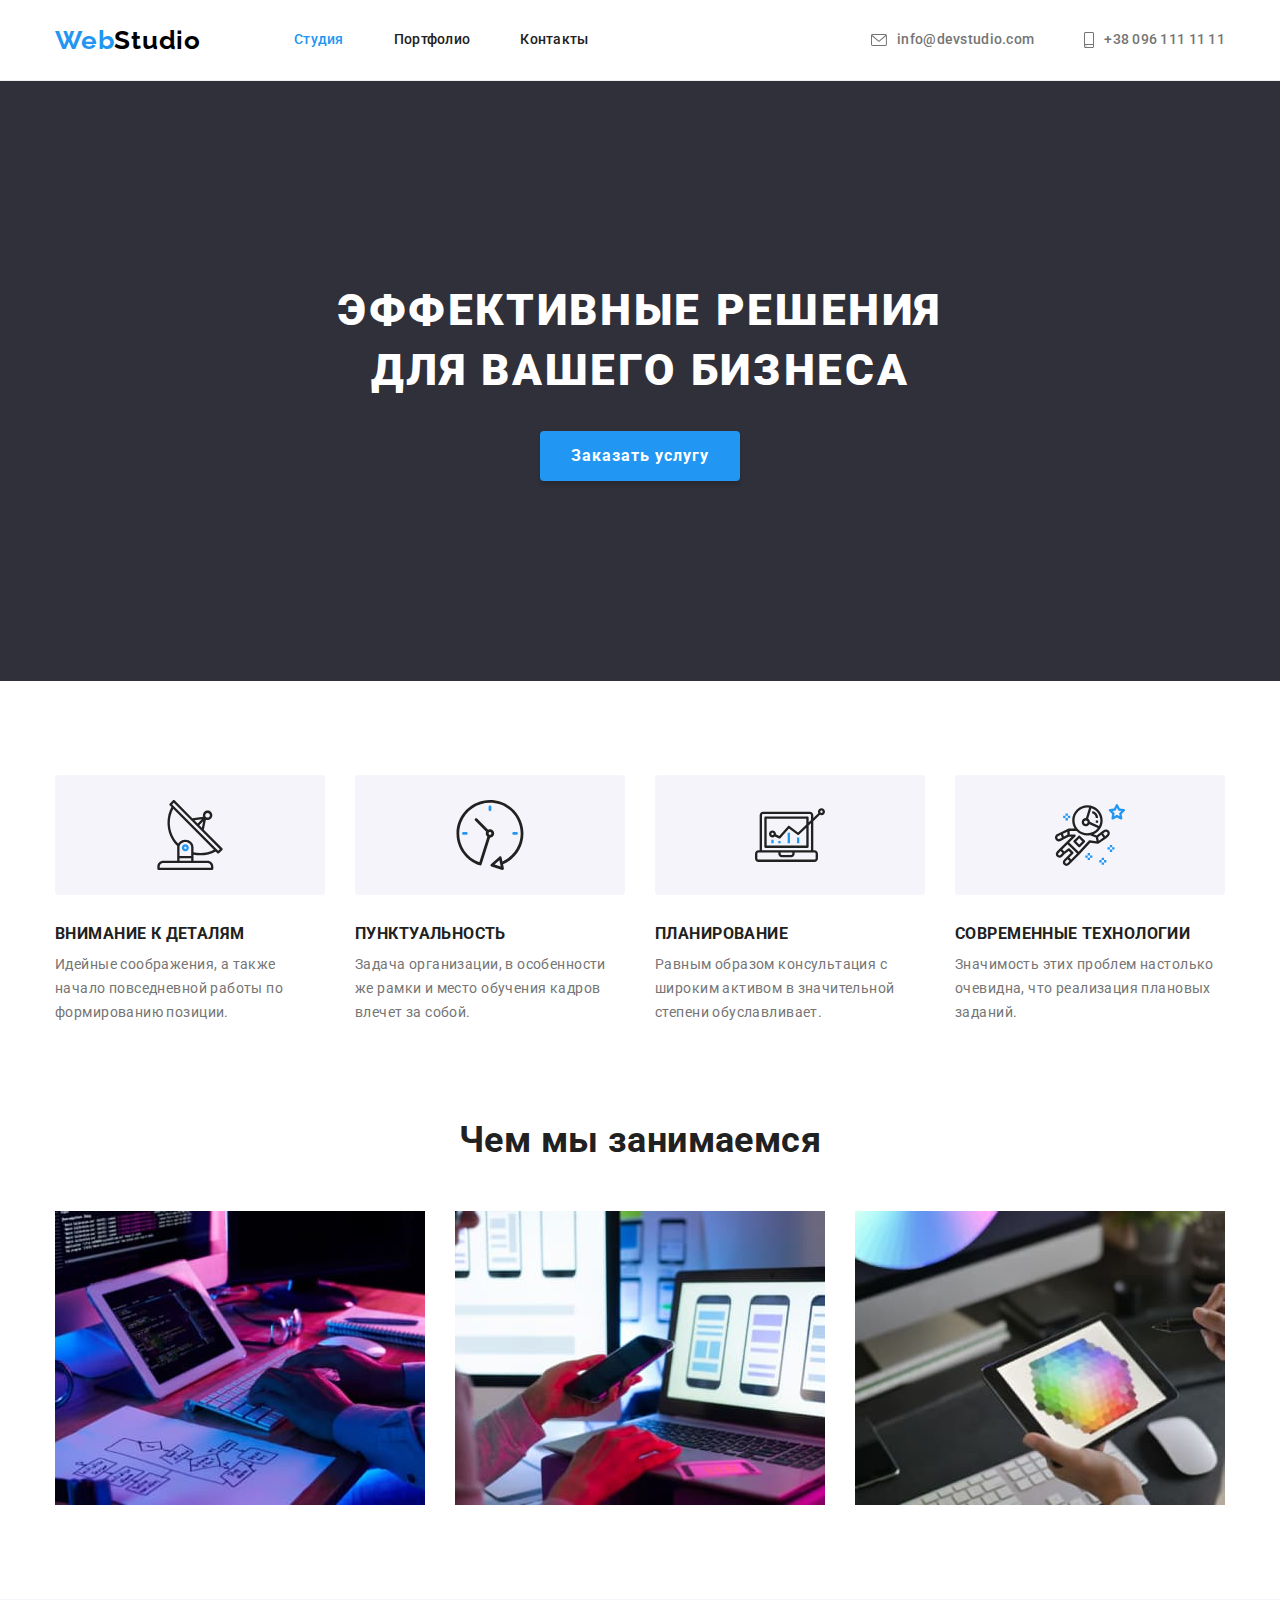
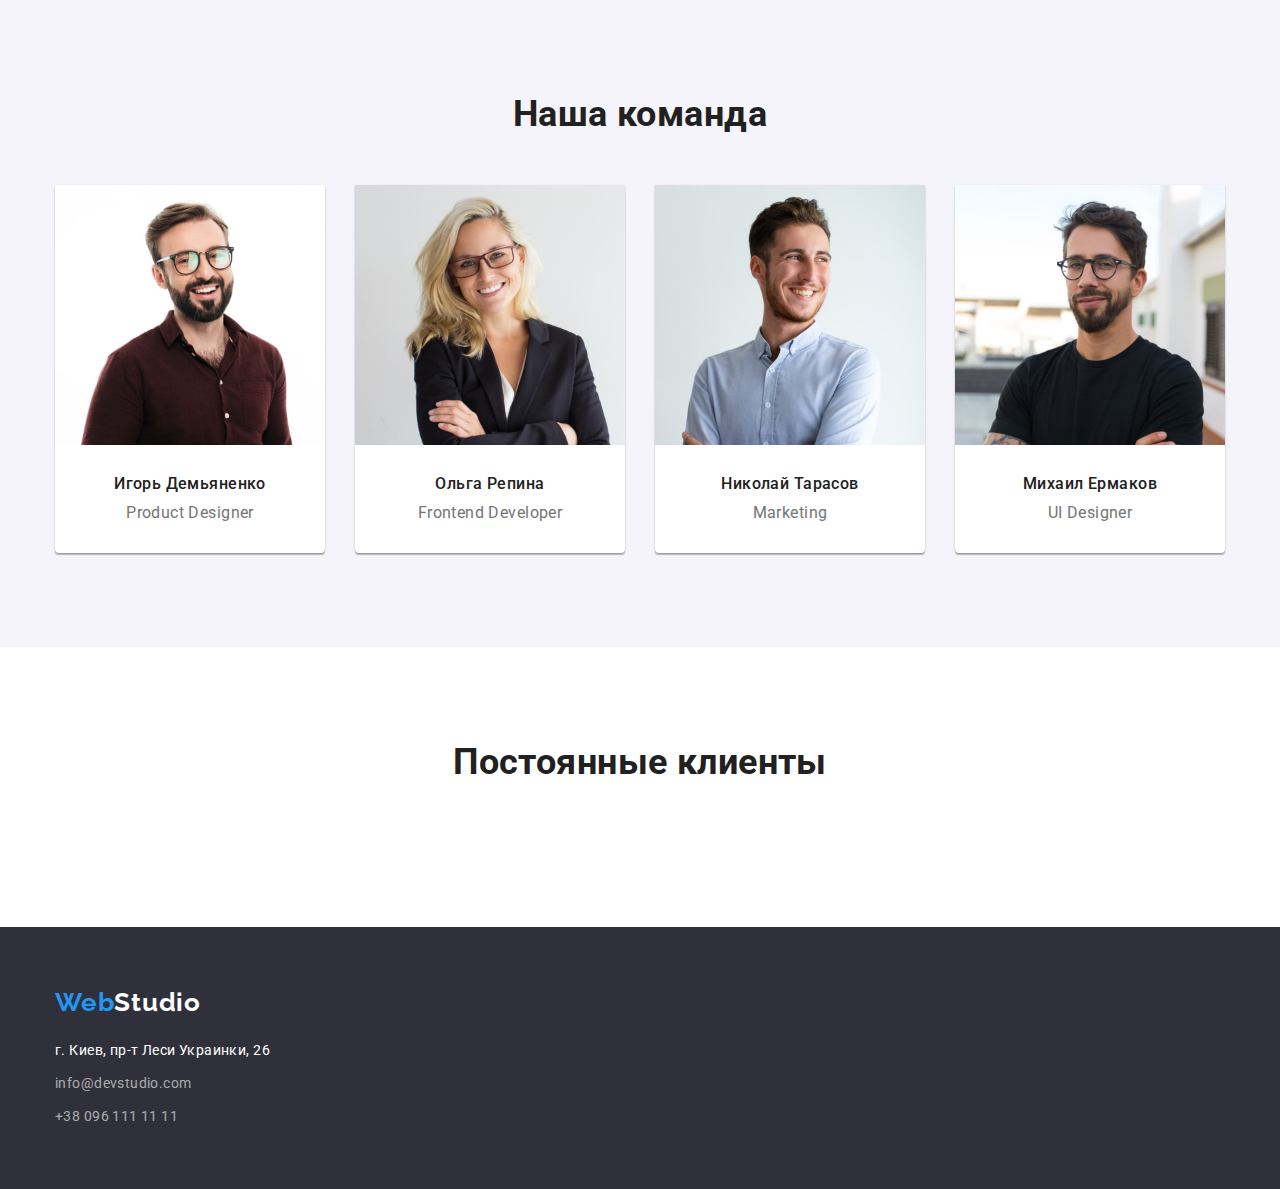
==== index.html @ ae76afd1 "e" ====
<!DOCTYPE html>
<html lang="ru">
  <head>
    <meta charset="UTF-8" />
    <meta http-equiv="X-UA-Compatible" content="IE=edge" />
    <meta name="viewport" content="width=device-width, initial-scale=1.0" />
    <title>Document</title>
    <link
      rel="stylesheet"
      href="https://cdnjs.cloudflare.com/ajax/libs/modern-normalize/1.1.0/modern-normalize.css"
    />
    <link rel="preconnect" href="https://fonts.googleapis.com" />
    <link rel="preconnect" href="https://fonts.gstatic.com" crossorigin />
    <link
      href="https://fonts.googleapis.com/css2?family=Raleway:wght@700&family=Roboto:wght@400;500;700;900&display=swap"
      rel="stylesheet"
    />
    <link rel="stylesheet" href="./css/styles.css" />
  </head>
  <body>
    <header class="header">
      <div class="container">
        <nav class="header-navigation">
          <a class="blue-logo link" href="">Web<span class="logo">Studio</span> </a>
          <ul class="nav">
            <li class="nav-item">
              <a class="nav-link link current" href="./index.html">Студия</a>
            </li>
            <li class="nav-item">
              <a class="nav-link link" href="./portfolio.html">Портфолио</a>
            </li>
            <li class="nav-item">
              <a class="nav-link link" href="">Контакты</a>
            </li>
          </ul>
        </nav>
        <ul class="contacts">
          <li class="contacts-item">
            <a class="contacts-link link" href="mailto:info@devstudio.com">
              <svg class="nav-contacts-icon" width="16" height="12">
                <use href="./images/sprite.svg#icon-envelope"></use>
              </svg>
              info@devstudio.com
            </a>
          </li>
          <li class="contacts-item">
            <a class="contacts-link link" href="tel:+380961111111">
              <svg class="nav-contacts-icon" width="10" height="16">
                <use href="./images/sprite.svg#icon-smartphone"></use>
              </svg>
              +38 096 111 11 11
            </a>
          </li>
        </ul>
      </div>
    </header>
    <main>
      <section class="hero">
        <div class="container">
          <h1 class="hero-title">
            Эффективные решения <br />
            для вашего бизнеса
          </h1>
          <button class="hero-btn" type="button">Заказать услугу</button>
        </div>
      </section>
      <section class="section">
        <div class="container">
          <h2 class="visually-hidden">Наши преимущества</h2>
          <ul class="features">
            <li class="features-item">
              <div class="features-icon">
                <svg width="70" height="70">
                  <use href="./images/sprite.svg#icon-antenna"></use>
                </svg>
              </div>
              <h3 class="features-title">Внимание к деталям</h3>
              <p class="features-text">
                Идейные соображения, а также начало повседневной работы по формированию позиции.
              </p>
            </li>
            <li class="features-item">
              <div class="features-icon">
                <svg width="70" height="70">
                  <use href="./images/sprite.svg#icon-clock"></use>
                </svg>
              </div>
              <h3 class="features-title">Пунктуальность</h3>
              <p class="features-text">
                Задача организации, в особенности же рамки и место обучения кадров влечет за собой.
              </p>
            </li>
            <li class="features-item">
              <div class="features-icon">
                <svg width="70" height="70">
                  <use href="./images/sprite.svg#icon-diagram"></use>
                </svg>
              </div>
              <h3 class="features-title">Планирование</h3>
              <p class="features-text">
                Равным образом консультация с широким активом в значительной степени обуславливает.
              </p>
            </li>
            <li class="features-item">
              <div class="features-icon">
                <svg width="70" height="70">
                  <use href="./images/sprite.svg#icon-astronaut"></use>
                </svg>
              </div>
              <h3 class="features-title">Современные технологии</h3>
              <p class="features-text">
                Значимость этих проблем настолько очевидна, что реализация плановых заданий.
              </p>
            </li>
          </ul>
        </div>
      </section>
      <section class="work-section section">
        <div class="container">
          <h2 class="second-title">Чем мы занимаемся</h2>
          <ul class="works">
            <li class="works-item">
              <img src="./images/image1.jpg" alt="Написание кода" width="370" height="294" />
            </li>
            <li class="works-item">
              <img src="./images/image2.jpg" alt="Разработка приложений" width="370" height="294" />
            </li>
            <li class="works-item">
              <img src="./images/image3.jpg" alt="Оформление" width="370" height="294" />
            </li>
          </ul>
        </div>
      </section>
      <section class="team-section section">
        <div class="container">
          <h2 class="second-title">Наша команда</h2>
          <ul class="team">
            <li class="team-item">
              <img src="./images/photo1.jpg" alt="Игорь Демьяненко" width="270" height="260" />
              <div class="description-block">
                <h3 class="team-title">Игорь Демьяненко</h3>
                <p class="team-text">Product Designer</p>
              </div>
            </li>
            <li class="team-item">
              <img src="./images/photo2.jpg" alt="Ольга Репина" width="270" height="260" />
              <div class="description-block">
                <h3 class="team-title">Ольга Репина</h3>
                <p class="team-text">Frontend Developer</p>
              </div>
            </li>
            <li class="team-item">
              <img src="./images/photo3.jpg" alt="Николай Тарасов" width="270" height="260" />
              <div class="description-block">
                <h3 class="team-title">Николай Тарасов</h3>
                <p class="team-text">Marketing</p>
              </div>
            </li>
            <li class="team-item">
              <img src="./images/photo4.jpg" alt="Михаил Ермаков" width="270" height="260" />
              <div class="description-block">
                <h3 class="team-title">Михаил Ермаков</h3>
                <p class="team-text">UI Designer</p>
              </div>
            </li>
          </ul>
        </div>
      </section>
      <section class="section">
        <div class="container">
          <h2 class="second-title">Постоянные клиенты</h2>
          <ul class="clients">
            <li class="clients-item"></li>
            <li class="clients-item"></li>
            <li class="clients-item"></li>
            <li class="clients-item"></li>
            <li class="clients-item"></li>
            <li class="clients-item"></li>
          </ul>
        </div>
      </section>
    </main>

    <footer class="footer">
      <div class="container">
        <a class="blue-logo link" href="">Web<span class="white-logo">Studio</span> </a>
        <address class="address">
          <ul class="list">
            <li class="address-item">
              <a
                class="address-map link"
                href="https://goo.gl/maps/dqnTAqHNVVHQZRsw9"
                target="_blank"
                rel="noopener noreferrer"
                >г. Киев, пр-т Леси Украинки, 26</a
              >
            </li>
            <li class="address-item">
              <a class="address-link link" href="mailto:info@devstudio.com">info@devstudio.com</a>
            </li>
            <li class="address-item">
              <a class="address-link link" href="tel:+380961111111">+38 096 111 11 11</a>
            </li>
          </ul>
        </address>
      </div>
    </footer>
  </body>
</html>
---- css/styles.css ----
:root {
  --white-text-color: #ffffff;
  --title-color: #212121;
  --blue-color: #2196f3;
  --main-text-color: #757575;
  --btn-bcgrnd-color: #f5f4fa;
  --card-set-gap: 30px;
}
body {
  font-family: 'Roboto', sans-serif;
  background-color: #ffffff;
  font-size: 14px;
  line-height: 1.71;
  letter-spacing: 0.03em;
  color: var(--main-text-color);
}
p,
h1,
h2,
h3,
h4,
h5,
h6 {
  margin-top: 0;
  margin-bottom: 0;
}
ul {
  margin-top: 0;
  margin-bottom: 0;
  padding-left: 0;
  list-style: none;
}
img{
  display: block;
  max-width: 100%;
  height: auto;
}
.link {
  text-decoration: none;
}
.container {
  width: 1200px;
  padding-left: 15px;
  padding-right: 15px;
  margin: 0 auto;
}
.section {
  padding: 94px 0;
}
.header {
  border-bottom: 1px solid #ececec;
}
.nav {
  display: flex;
}
.nav-item:not(:last-child) {
  margin-right: 50px;
}
.header-navigation {
  display: flex;
  align-items: center;
}

.header .container {
  display: flex;
  align-items: center;
}
.blue-logo {
  font-family: 'Raleway', sans-serif;
  font-weight: 700;
  font-size: 26px;
  line-height: 1.19;
  letter-spacing: 0.03em;
  color: var(--blue-color);
}
.header-navigation .blue-logo {
  margin-right: 93px;
}
.logo {
  color: #000000;
}
.nav-link {
  display: block;
  font-weight: 500;
  line-height: 1.14;
  letter-spacing: 0.02em;
  color: var(--title-color);
  padding-top: 32px;
  padding-bottom: 32px;
}
.nav-link:hover,
.nav-link:focus {
  color: var(--blue-color);
}
.current {
  color: var(--blue-color);
}
.contacts {
  display: flex;
  margin-left: auto;
  }
.contacts-link {
  display: flex;
  font-weight: 500;
  line-height: 1.14;
  letter-spacing: 0.02em;
  color: var(--main-text-color);
  padding-top: 32px;
  padding-bottom: 32px;
  align-items: center;
}
.contacts-item:not(:last-child) {
  margin-right: 50px;
}
.contacts-link.link:hover,
.contacts-link.link:focus {
  color: var(--blue-color);
}

.nav-contacts-icon{
  display: inline-block;
  fill: currentColor;
  margin-right: 10px;
}

/* Hero */

.hero {
  background-color: #2f303a;
  padding-top: 200px;
  padding-bottom: 200px;
}
.hero-title {
  font-weight: 900;
  font-size: 44px;
  line-height: 1.36;
  letter-spacing: 0.06em;
  text-transform: uppercase;
  color: var(--white-text-color);
  text-align: center;
  margin-bottom: 30px;
}
.hero-btn {
  display: block;
  width: 200px;
  height: 50px;
  font-weight: 700;
  font-size: 16px;
  line-height: 1.88;
  letter-spacing: 0.06em;
  color: var(--white-text-color);
  background-color: var(--blue-color);
  cursor: pointer;
  margin-left: auto;
  margin-right: auto;
  border-style: none;
  border-radius: 4px;
  box-shadow: 0px 4px 4px rgba(0, 0, 0, 0.15);
}
.hero-btn:hover,
.hero-btn:focus {
  color: var(--white-text-color);
  background-color: #188ce8;
}
/* Features */
.visually-hidden {
  position: absolute;
  clip: rect(0 0 0 0);
  width: 1px;
  height: 1px;
  margin: -1px;
  …
}
.features {
  display: flex;
}
.features-item {
  width: 270px;
}
.features-item:not(:last-child) {
  margin-right: 30px;
}
.features-icon{
  display: flex;
  align-items: center;
  justify-content: center;
  margin-bottom: 30px;
  width: 270px;
  height: 120px;
  background-color: var(--btn-bcgrnd-color);
  border-radius: 4px;
}
.features-title {
  margin-bottom: 10px;
}
.features-title {
  font-weight: 700;
  line-height: 1.14;
  text-transform: uppercase;
  color: var(--title-color);
}

/* Works */

.work-section{
  padding-top: 0;
}
.second-title {
  font-weight: 700;
  font-size: 36px;
  line-height: 1.17;
  color: var(--title-color);
  text-align: center;
  margin-bottom: 50px;
}
.works {
  display: flex;
  
}
.works-item:not(:last-child) {
  margin-right: 30px;
}

/* Team */

.team-section {
  background-color: #f5f4fa;
 }
.team-title {
  font-weight: 500;
  font-size: 16px;
  line-height: 1.18;
  color: var(--title-color);
  margin-bottom: 10px;
  text-align: center;
}
.team {
  display: flex;
}
.team-item {
  background: #ffffff;
  box-shadow: 0px 1px 3px rgba(0, 0, 0, 0.12), 0px 1px 1px rgba(0, 0, 0, 0.14),
    0px 2px 1px rgba(0, 0, 0, 0.2);
  border-radius: 0px 0px 4px 4px;
}
.team-item:not(:last-child) {
  margin-right: 30px;
}
.team-text {
  font-size: 16px;
  line-height: 1.18;
  text-align: center;
  
}
.description-block{
  padding: 30px 0;
}

/* Footer */

.footer {
  background-color: #2f303a;
  padding-top: 60px;
  padding-bottom: 60px;
}
.address {
  font-style: normal;
  margin-top: 20px;
  }
.white-logo {
  color: var(--white-text-color);
}
.address-item .link:hover,
.address-item .link:focus {
  color: var(--blue-color);
}
.address-link {
  color: rgba(255, 255, 255, 0.6);
}
.address-map {
  color: var(--white-text-color);
}
.address-item:not(:last-child) {
  margin-bottom: 9px;
}

/* Portfolio */

.filter {
  display: flex;
  justify-content: center;
  margin-bottom: 50px;
}
.filter-btn {
  font-weight: 500;
  font-size: 16px;
  height: 38px;
  line-height: 1.62;
  letter-spacing: 0.03em;
  color: var(--title-color);
  background-color: var(--btn-bcgrnd-color);
  border-radius: 4px;
  border-style: none;
  cursor: pointer;
  padding: 6px 22px;
}

.filter-item:not(:last-child) {
  margin-right: 8px;
}
.filter-btn:hover,
.filter-btn:focus {
  color: var(--white-text-color);
  background-color: var(--blue-color);
}
.gallery {
  display: flex;
  flex-wrap: wrap;
  margin-right: calc(-1 * var(--card-set-gap));
  margin-bottom: calc(-1 * var(--card-set-gap));
}
.gallery > .gallery-item {
  flex-basis: calc(100% / 3 - var(--card-set-gap)) ;
  margin-right: var(--card-set-gap);
  margin-bottom: var(--card-set-gap);
}
.gallery-item:nth-child(3n) {
  margin-right: 0;
}
.gallery-title {
  font-size: 18px;
  line-height: 2;
  letter-spacing: 0.06em;
  color: var(--title-color);
}
.gallery-text {
  font-size: 16px;
  line-height: 1.87;
  color: var(--main-text-color);
}
.text-block {
  padding: 20px 24px;
  border: 1px solid #eeeeee;
}
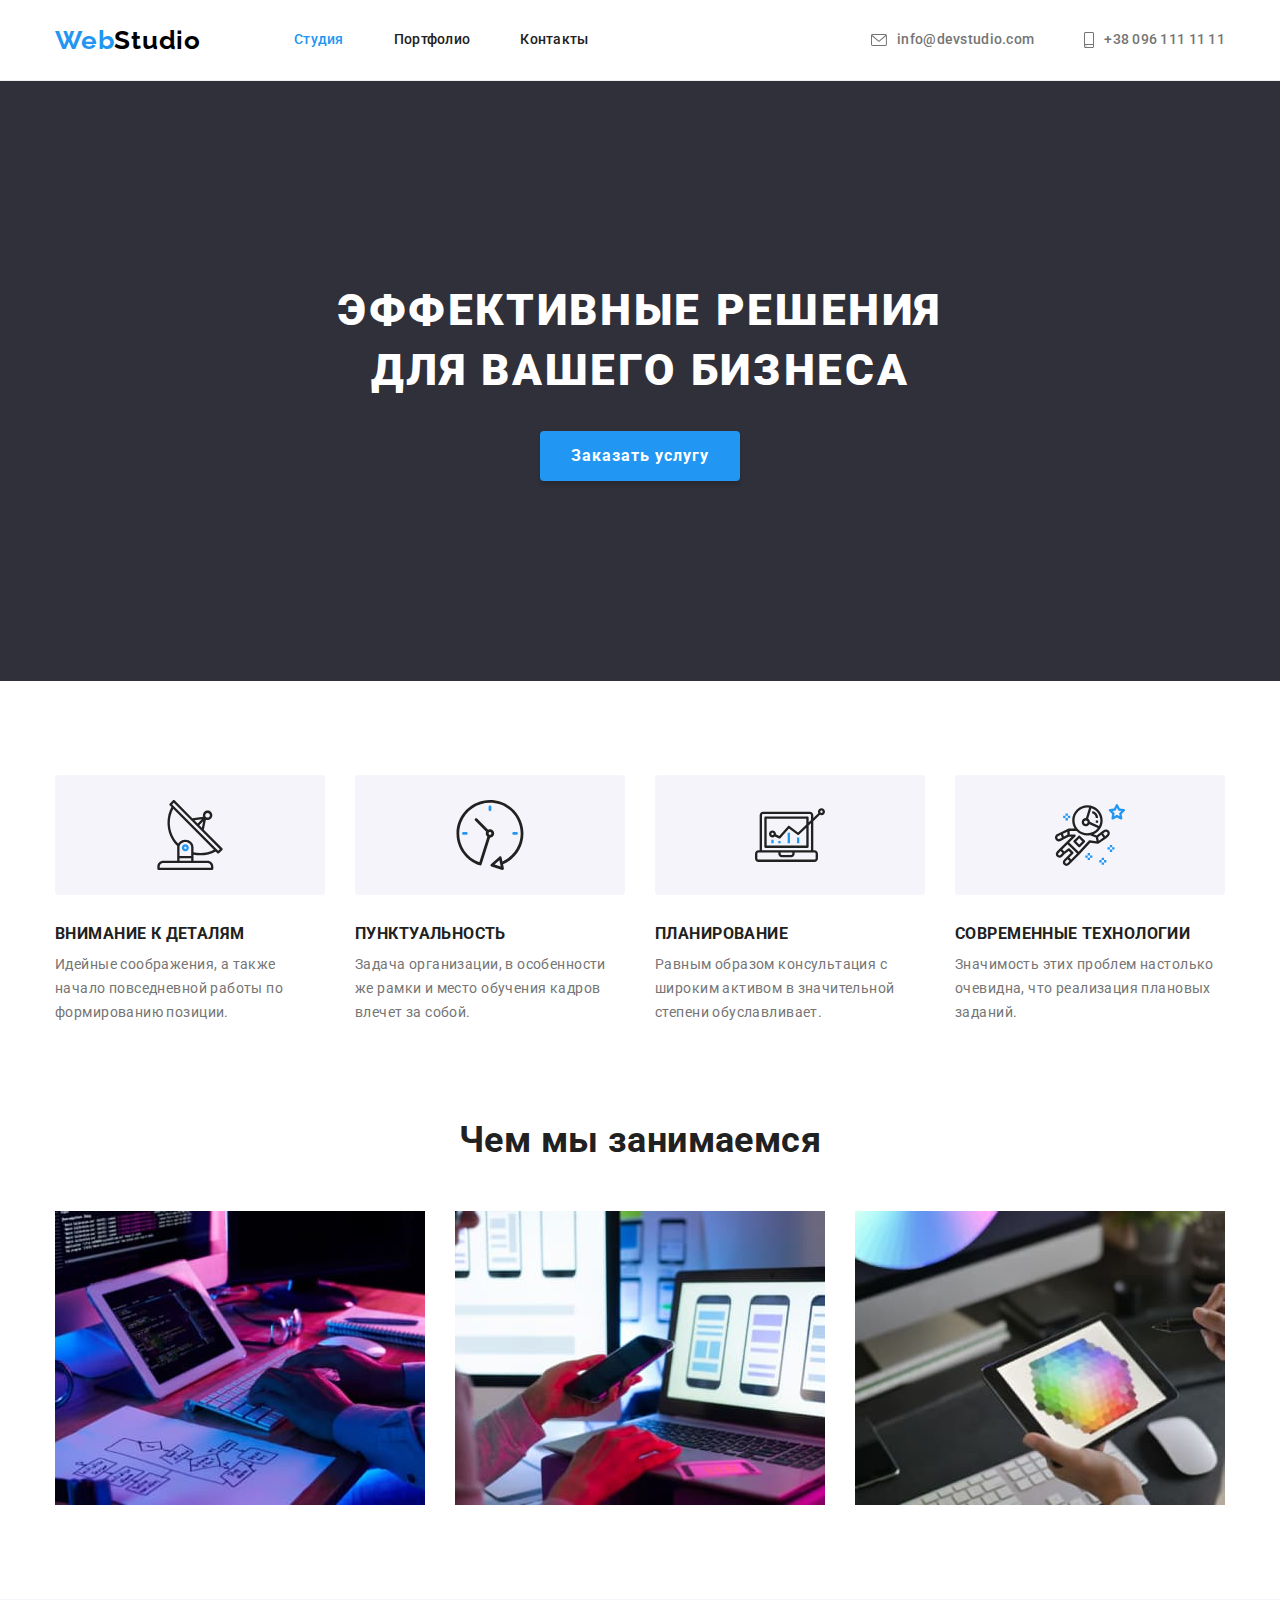
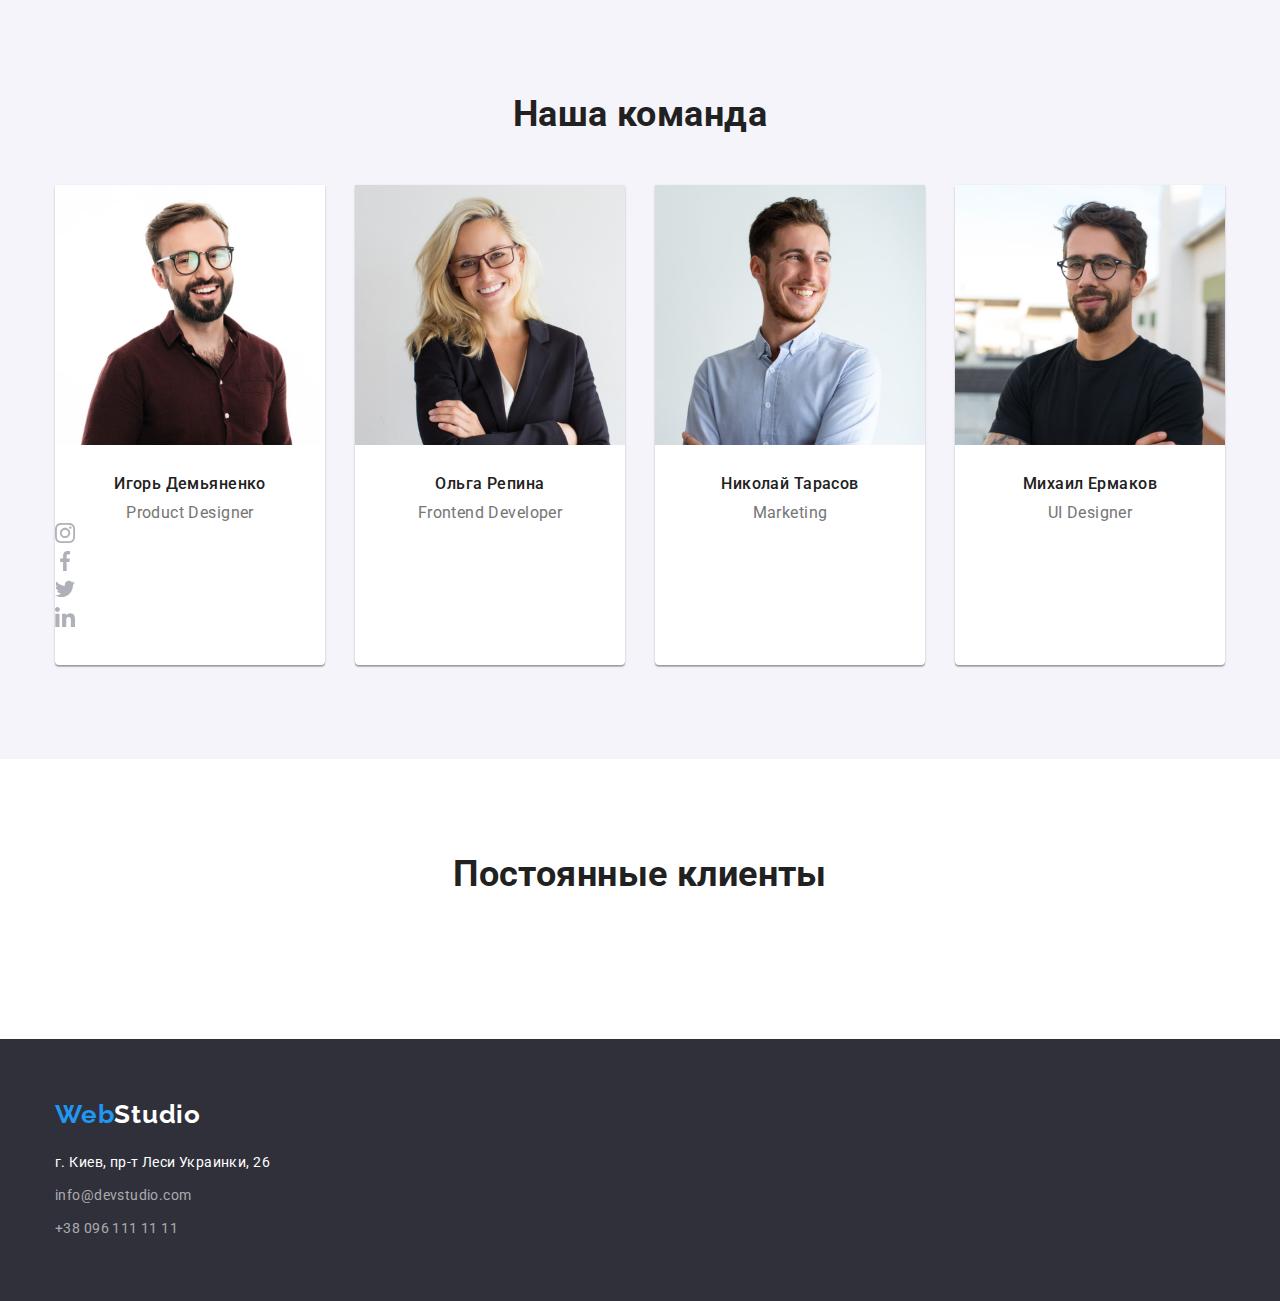
==== commit dd882972: "1" ====
--- a/index.html
+++ b/index.html
@@ -140,6 +140,32 @@
               <div class="description-block">
                 <h3 class="team-title">Игорь Демьяненко</h3>
                 <p class="team-text">Product Designer</p>
+                <ul class="socials">
+                  <li class="socials-item">
+                    <a class="socials-link" href="">
+                      <svg class="socials-icon" width="20" height="20">
+                        <use href="./images/sprite.svg#icon-instagram"></use></svg
+                    ></a>
+                  </li>
+                  <li class="socials-item">
+                    <a class="socials-link" href="">
+                      <svg class="socials-icon" width="20" height="20">
+                        <use href="./images/sprite.svg#icon-facebook"></use></svg
+                    ></a>
+                  </li>
+                  <li class="socials-item">
+                    <a class="socials-link" href="">
+                      <svg class="socials-icon" width="20" height="20">
+                        <use href="./images/sprite.svg#icon-twitter"></use></svg
+                    ></a>
+                  </li>
+                  <li class="socials-item">
+                    <a class="socials-link" href="">
+                      <svg class="socials-icon" width="20" height="20">
+                        <use href="./images/sprite.svg#icon-linkedin"></use></svg
+                    ></a>
+                  </li>
+                </ul>
               </div>
             </li>
             <li class="team-item">
--- a/css/styles.css
+++ b/css/styles.css
@@ -250,12 +250,48 @@
   font-size: 16px;
   line-height: 1.18;
   text-align: center;
-  
-}
+  }
+
 .description-block{
   padding: 30px 0;
 }
 
+/* .socials {
+  display: flex;
+  justify-content: center;
+}
+
+.socials-item:not(:last-child) {
+  margin-right: 10px;
+}
+
+.socials-item {
+  display: flex;
+}
+
+.socials-link {
+  display: block;
+  padding: 12px;
+  width: 44px;
+  height: 44px;
+  border-radius: 50%;
+  color: #afb1b8;
+}
+
+.socials-link:hover,
+.socials-link:focus {
+  background-color: var(--blue-color);
+}
+.socials-icon {
+  fill: currentColor;
+}
+
+.socials-link:hover > .socials-icon {
+  fill: var(--white-text-color);
+}
+.social-link:focus > .socials-icon {
+  fill: var(--white-text-color);
+} */
 /* Footer */
 
 .footer {
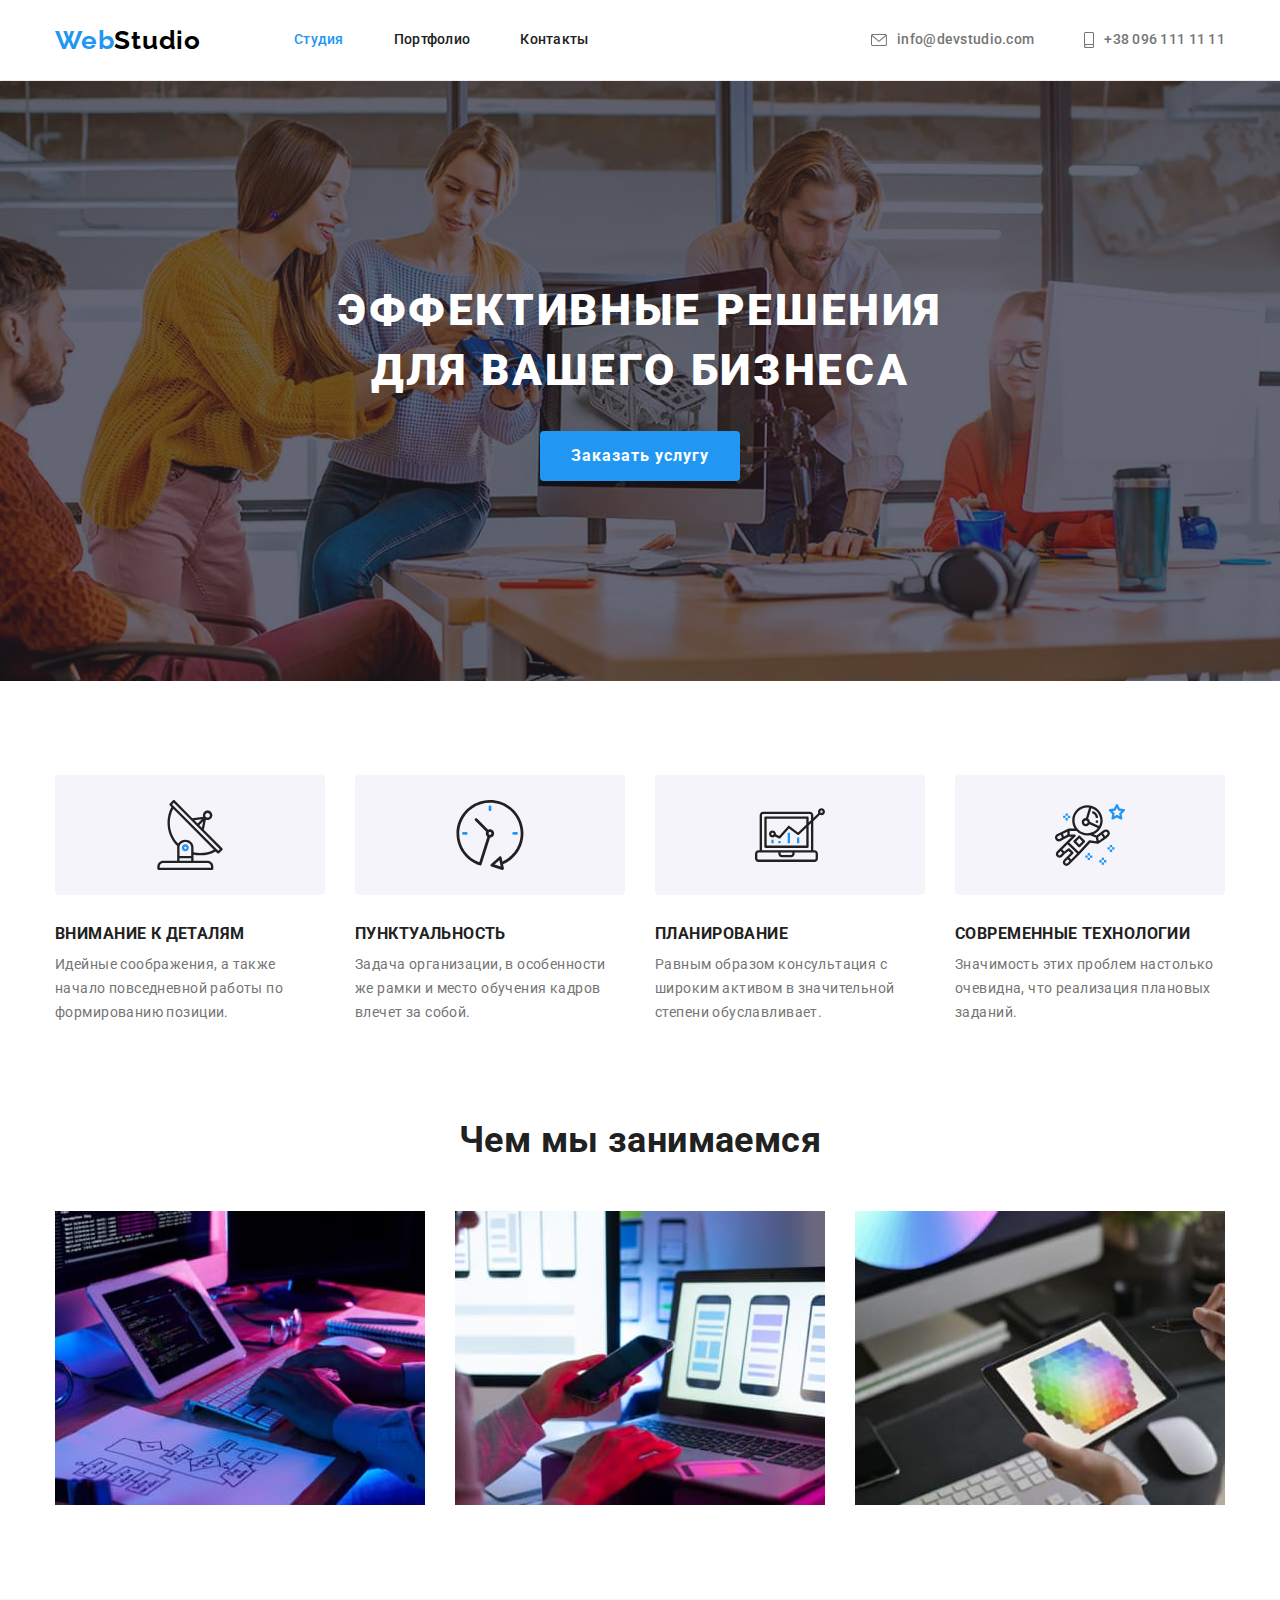
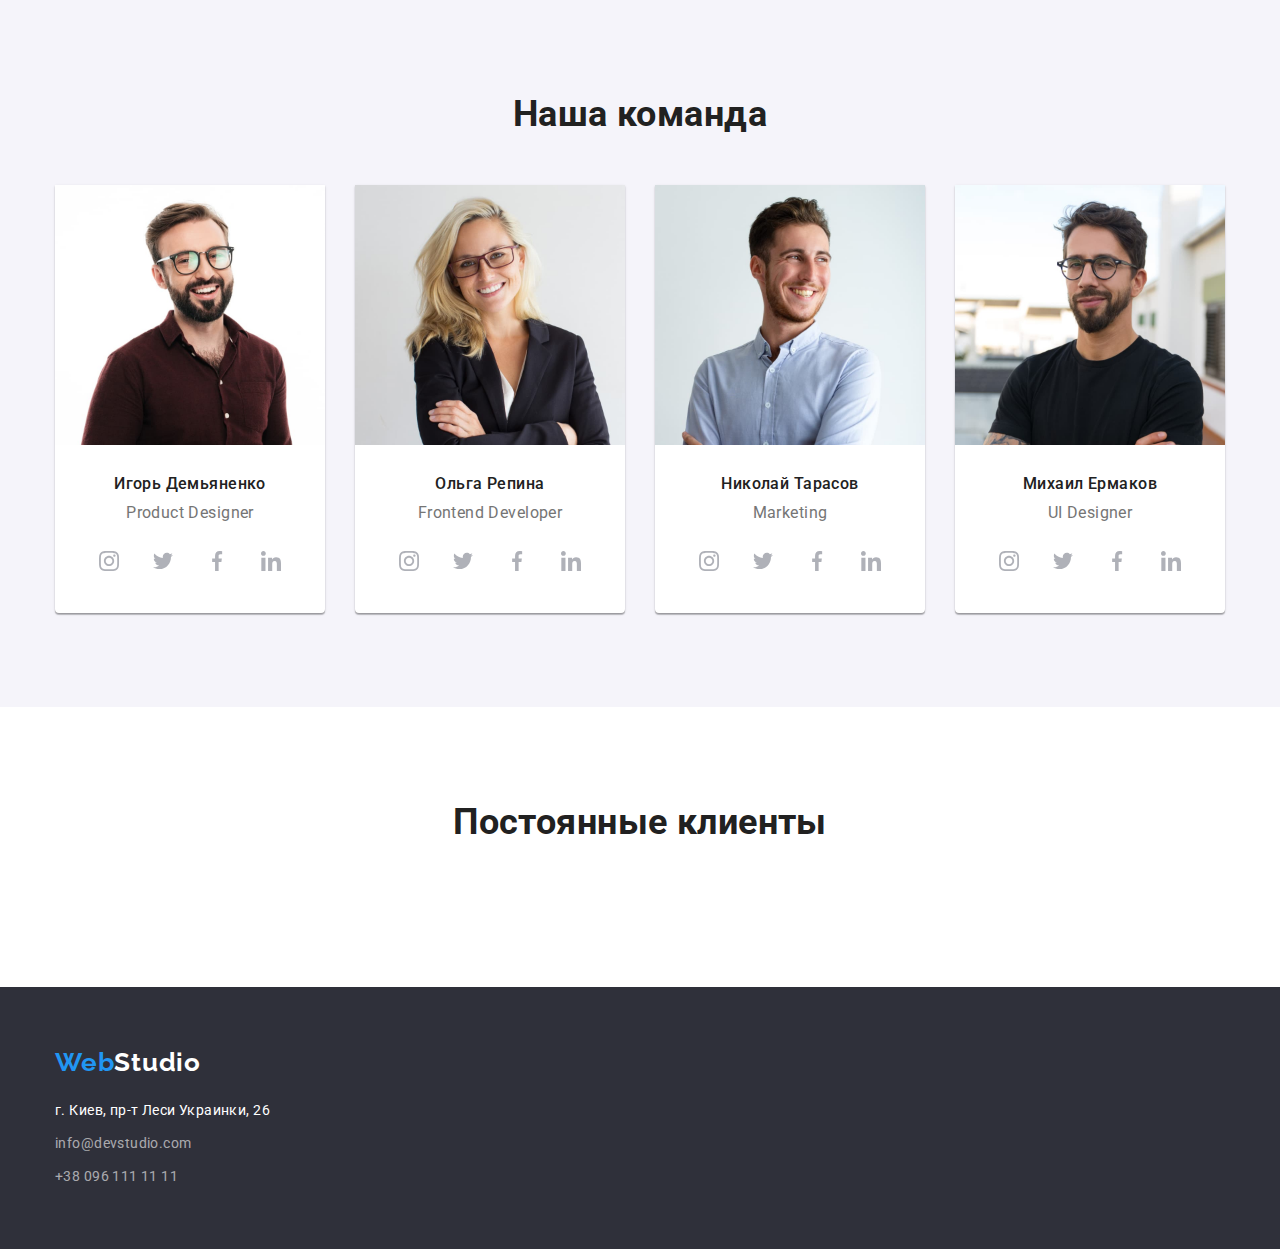
==== commit 8ecc333a: "2" ====
--- a/index.html
+++ b/index.html
@@ -140,30 +140,34 @@
               <div class="description-block">
                 <h3 class="team-title">Игорь Демьяненко</h3>
                 <p class="team-text">Product Designer</p>
-                <ul class="socials">
-                  <li class="socials-item">
-                    <a class="socials-link" href="">
-                      <svg class="socials-icon" width="20" height="20">
-                        <use href="./images/sprite.svg#icon-instagram"></use></svg
-                    ></a>
-                  </li>
-                  <li class="socials-item">
-                    <a class="socials-link" href="">
-                      <svg class="socials-icon" width="20" height="20">
-                        <use href="./images/sprite.svg#icon-facebook"></use></svg
-                    ></a>
-                  </li>
-                  <li class="socials-item">
-                    <a class="socials-link" href="">
-                      <svg class="socials-icon" width="20" height="20">
-                        <use href="./images/sprite.svg#icon-twitter"></use></svg
-                    ></a>
-                  </li>
-                  <li class="socials-item">
-                    <a class="socials-link" href="">
-                      <svg class="socials-icon" width="20" height="20">
-                        <use href="./images/sprite.svg#icon-linkedin"></use></svg
-                    ></a>
+                <ul class="master-socials socials-list">
+                  <li class="socials-item">
+                    <a href="" class="socials-link link">
+                      <svg class="socials-icon" with="20" height="20">
+                        <use href="./images/sprite.svg#icon-instagram"></use>
+                      </svg>
+                    </a>
+                  </li>
+                  <li class="socials-item">
+                    <a href="" class="socials-link link">
+                      <svg class="socials-icon" with="20" height="20">
+                        <use href="./images/sprite.svg#icon-twitter"></use>
+                      </svg>
+                    </a>
+                  </li>
+                  <li class="socials-item">
+                    <a href="" class="socials-link link">
+                      <svg class="socials-icon" with="20" height="20">
+                        <use href="./images/sprite.svg#icon-facebook"></use>
+                      </svg>
+                    </a>
+                  </li>
+                  <li class="socials-item">
+                    <a href="" class="socials-link link">
+                      <svg class="socials-icon" with="20" height="20">
+                        <use href="./images/sprite.svg#icon-linkedin"></use>
+                      </svg>
+                    </a>
                   </li>
                 </ul>
               </div>
@@ -173,6 +177,36 @@
               <div class="description-block">
                 <h3 class="team-title">Ольга Репина</h3>
                 <p class="team-text">Frontend Developer</p>
+                <ul class="master-socials socials-list">
+                  <li class="socials-item">
+                    <a href="" class="socials-link link">
+                      <svg class="socials-icon" with="20" height="20">
+                        <use href="./images/sprite.svg#icon-instagram"></use>
+                      </svg>
+                    </a>
+                  </li>
+                  <li class="socials-item">
+                    <a href="" class="socials-link link">
+                      <svg class="socials-icon" with="20" height="20">
+                        <use href="./images/sprite.svg#icon-twitter"></use>
+                      </svg>
+                    </a>
+                  </li>
+                  <li class="socials-item">
+                    <a href="" class="socials-link link">
+                      <svg class="socials-icon" with="20" height="20">
+                        <use href="./images/sprite.svg#icon-facebook"></use>
+                      </svg>
+                    </a>
+                  </li>
+                  <li class="socials-item">
+                    <a href="" class="socials-link link">
+                      <svg class="socials-icon" with="20" height="20">
+                        <use href="./images/sprite.svg#icon-linkedin"></use>
+                      </svg>
+                    </a>
+                  </li>
+                </ul>
               </div>
             </li>
             <li class="team-item">
@@ -180,6 +214,36 @@
               <div class="description-block">
                 <h3 class="team-title">Николай Тарасов</h3>
                 <p class="team-text">Marketing</p>
+                <ul class="master-socials socials-list">
+                  <li class="socials-item">
+                    <a href="" class="socials-link link">
+                      <svg class="socials-icon" with="20" height="20">
+                        <use href="./images/sprite.svg#icon-instagram"></use>
+                      </svg>
+                    </a>
+                  </li>
+                  <li class="socials-item">
+                    <a href="" class="socials-link link">
+                      <svg class="socials-icon" with="20" height="20">
+                        <use href="./images/sprite.svg#icon-twitter"></use>
+                      </svg>
+                    </a>
+                  </li>
+                  <li class="socials-item">
+                    <a href="" class="socials-link link">
+                      <svg class="socials-icon" with="20" height="20">
+                        <use href="./images/sprite.svg#icon-facebook"></use>
+                      </svg>
+                    </a>
+                  </li>
+                  <li class="socials-item">
+                    <a href="" class="socials-link link">
+                      <svg class="socials-icon" with="20" height="20">
+                        <use href="./images/sprite.svg#icon-linkedin"></use>
+                      </svg>
+                    </a>
+                  </li>
+                </ul>
               </div>
             </li>
             <li class="team-item">
@@ -187,6 +251,36 @@
               <div class="description-block">
                 <h3 class="team-title">Михаил Ермаков</h3>
                 <p class="team-text">UI Designer</p>
+                <ul class="master-socials socials-list">
+                  <li class="socials-item">
+                    <a href="" class="socials-link link">
+                      <svg class="socials-icon" with="20" height="20">
+                        <use href="./images/sprite.svg#icon-instagram"></use>
+                      </svg>
+                    </a>
+                  </li>
+                  <li class="socials-item">
+                    <a href="" class="socials-link link">
+                      <svg class="socials-icon" with="20" height="20">
+                        <use href="./images/sprite.svg#icon-twitter"></use>
+                      </svg>
+                    </a>
+                  </li>
+                  <li class="socials-item">
+                    <a href="" class="socials-link link">
+                      <svg class="socials-icon" with="20" height="20">
+                        <use href="./images/sprite.svg#icon-facebook"></use>
+                      </svg>
+                    </a>
+                  </li>
+                  <li class="socials-item">
+                    <a href="" class="socials-link link">
+                      <svg class="socials-icon" with="20" height="20">
+                        <use href="./images/sprite.svg#icon-linkedin"></use>
+                      </svg>
+                    </a>
+                  </li>
+                </ul>
               </div>
             </li>
           </ul>
--- a/css/styles.css
+++ b/css/styles.css
@@ -118,7 +118,7 @@
 }
 
 .nav-contacts-icon{
-  display: inline-block;
+  display: block;
   fill: currentColor;
   margin-right: 10px;
 }
@@ -129,6 +129,13 @@
   background-color: #2f303a;
   padding-top: 200px;
   padding-bottom: 200px;
+  background-image: linear-gradient(rgba(47, 48, 58, 0.4), rgba(47, 48, 58, 0.4)), url(../images/bg.jpg);
+  background-repeat: no-repeat;
+  background-position: center;
+  background-size:cover;
+  max-width: 1600px;
+  margin-right: auto;
+  margin-left: auto;
 }
 .hero-title {
   font-weight: 900;
@@ -250,11 +257,46 @@
   font-size: 16px;
   line-height: 1.18;
   text-align: center;
+  margin-bottom: 16px;
   }
 
 .description-block{
   padding: 30px 0;
 }
+.socials-list{
+  display: flex;
+  justify-content: center;
+}
+.socials-link{
+  display: flex;
+  align-items: center;
+  justify-content: center;
+  border-radius: 50%;
+  background-color: var(--white-text-color);
+  width: 44px;
+  height: 44px;
+  color: #afb1b8;
+}
+.socials-icon{
+  fill: currentColor;
+}
+ 
+.socials-link:hover,
+.socials-link:focus,
+.socials-link:hover .socials-icon,
+.socials-link:focus .socials-icon {
+  background-color: var(--blue-color);
+  fill: #ffffff;
+}
+.socials-icon{
+  display: flex;
+  
+}
+.socials-item:not(:last-child) {
+  margin-right: 10px;
+}
+
+
 
 /* .socials {
   display: flex;
@@ -299,6 +341,7 @@
   padding-top: 60px;
   padding-bottom: 60px;
 }
+
 .address {
   font-style: normal;
   margin-top: 20px;
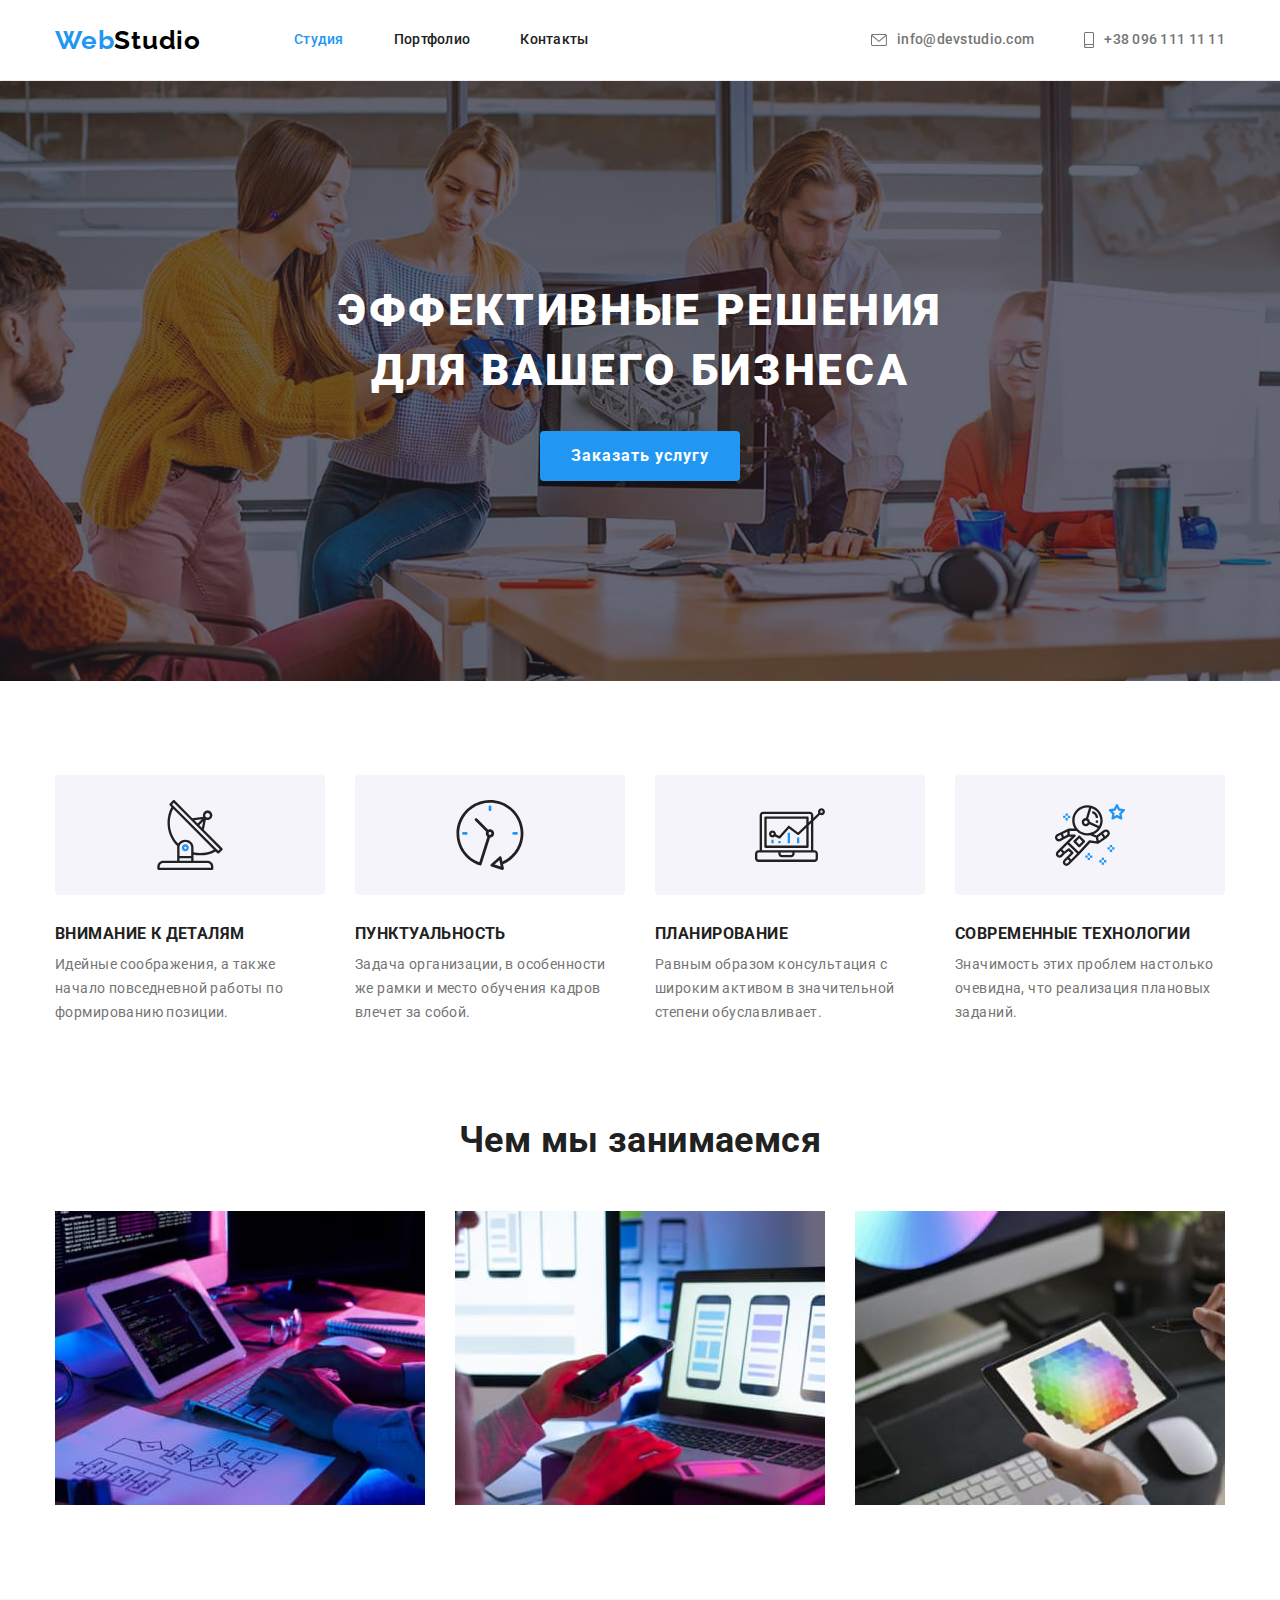
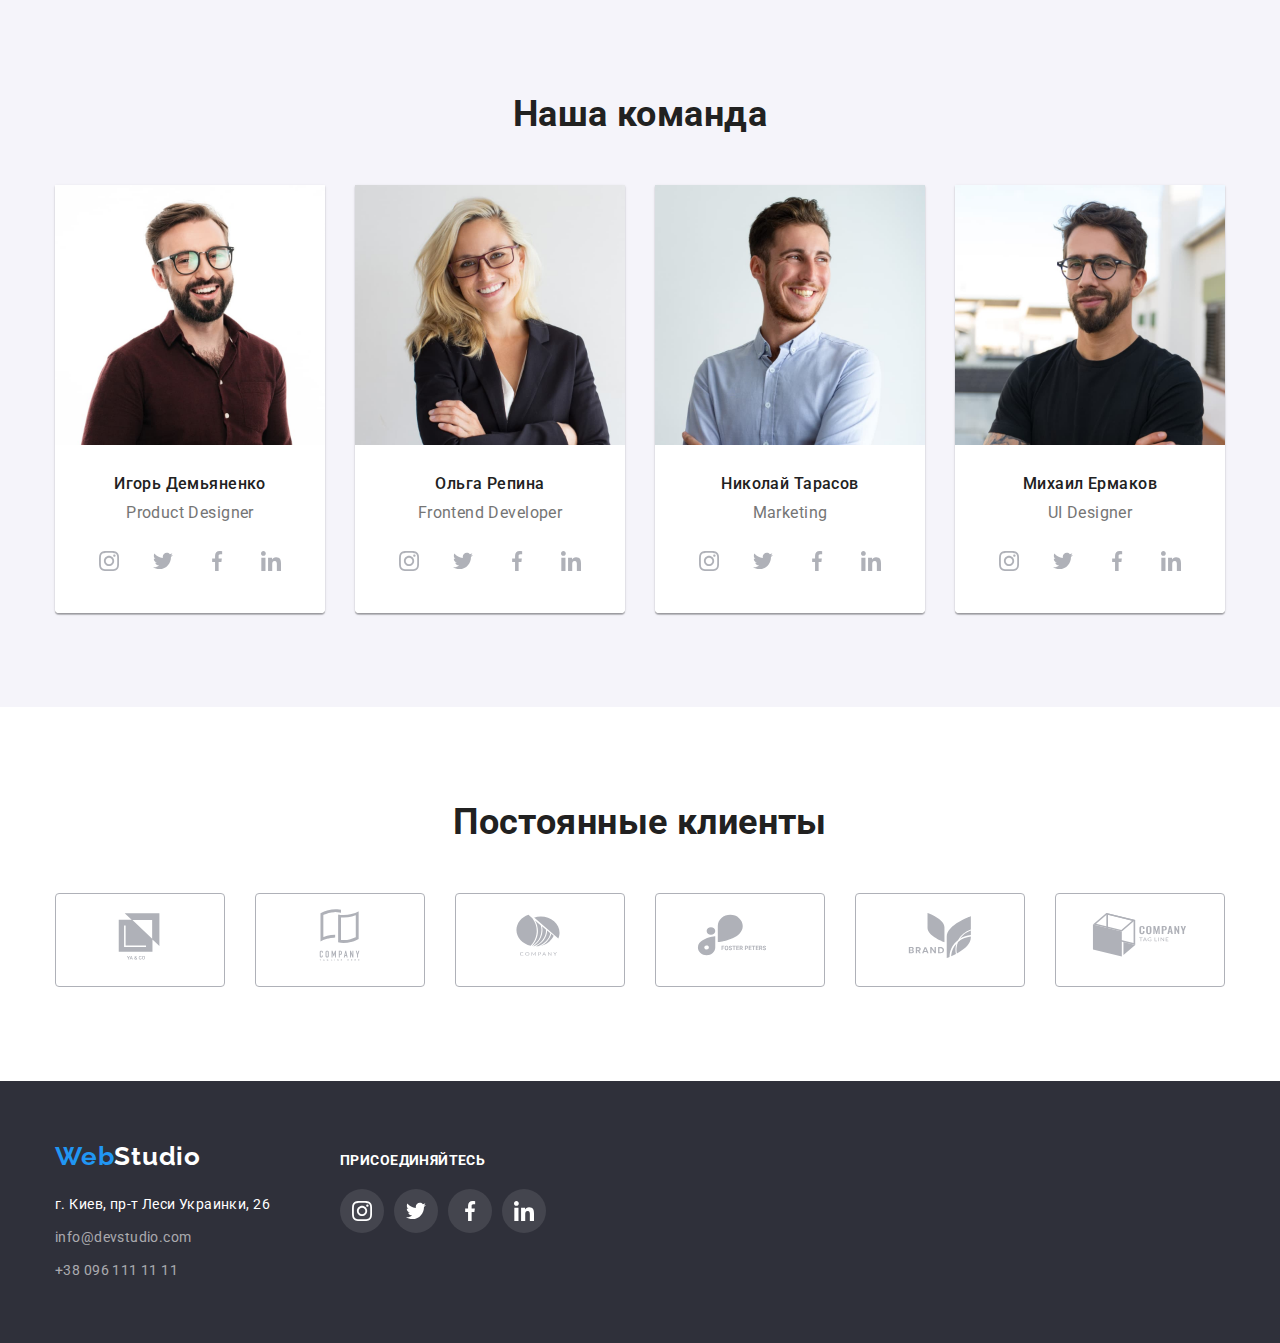
==== commit 0e41acbe: "Full" ====
--- a/index.html
+++ b/index.html
@@ -143,28 +143,28 @@
                 <ul class="master-socials socials-list">
                   <li class="socials-item">
                     <a href="" class="socials-link link">
-                      <svg class="socials-icon" with="20" height="20">
+                      <svg class="socials-icon" width="20" height="20">
                         <use href="./images/sprite.svg#icon-instagram"></use>
                       </svg>
                     </a>
                   </li>
                   <li class="socials-item">
                     <a href="" class="socials-link link">
-                      <svg class="socials-icon" with="20" height="20">
+                      <svg class="socials-icon" width="20" height="20">
                         <use href="./images/sprite.svg#icon-twitter"></use>
                       </svg>
                     </a>
                   </li>
                   <li class="socials-item">
                     <a href="" class="socials-link link">
-                      <svg class="socials-icon" with="20" height="20">
+                      <svg class="socials-icon" width="20" height="20">
                         <use href="./images/sprite.svg#icon-facebook"></use>
                       </svg>
                     </a>
                   </li>
                   <li class="socials-item">
                     <a href="" class="socials-link link">
-                      <svg class="socials-icon" with="20" height="20">
+                      <svg class="socials-icon" width="20" height="20">
                         <use href="./images/sprite.svg#icon-linkedin"></use>
                       </svg>
                     </a>
@@ -180,28 +180,28 @@
                 <ul class="master-socials socials-list">
                   <li class="socials-item">
                     <a href="" class="socials-link link">
-                      <svg class="socials-icon" with="20" height="20">
+                      <svg class="socials-icon" width="20" height="20">
                         <use href="./images/sprite.svg#icon-instagram"></use>
                       </svg>
                     </a>
                   </li>
                   <li class="socials-item">
                     <a href="" class="socials-link link">
-                      <svg class="socials-icon" with="20" height="20">
+                      <svg class="socials-icon" width="20" height="20">
                         <use href="./images/sprite.svg#icon-twitter"></use>
                       </svg>
                     </a>
                   </li>
                   <li class="socials-item">
                     <a href="" class="socials-link link">
-                      <svg class="socials-icon" with="20" height="20">
+                      <svg class="socials-icon" width="20" height="20">
                         <use href="./images/sprite.svg#icon-facebook"></use>
                       </svg>
                     </a>
                   </li>
                   <li class="socials-item">
                     <a href="" class="socials-link link">
-                      <svg class="socials-icon" with="20" height="20">
+                      <svg class="socials-icon" width="20" height="20">
                         <use href="./images/sprite.svg#icon-linkedin"></use>
                       </svg>
                     </a>
@@ -217,28 +217,28 @@
                 <ul class="master-socials socials-list">
                   <li class="socials-item">
                     <a href="" class="socials-link link">
-                      <svg class="socials-icon" with="20" height="20">
+                      <svg class="socials-icon" width="20" height="20">
                         <use href="./images/sprite.svg#icon-instagram"></use>
                       </svg>
                     </a>
                   </li>
                   <li class="socials-item">
                     <a href="" class="socials-link link">
-                      <svg class="socials-icon" with="20" height="20">
+                      <svg class="socials-icon" width="20" height="20">
                         <use href="./images/sprite.svg#icon-twitter"></use>
                       </svg>
                     </a>
                   </li>
                   <li class="socials-item">
                     <a href="" class="socials-link link">
-                      <svg class="socials-icon" with="20" height="20">
+                      <svg class="socials-icon" width="20" height="20">
                         <use href="./images/sprite.svg#icon-facebook"></use>
                       </svg>
                     </a>
                   </li>
                   <li class="socials-item">
                     <a href="" class="socials-link link">
-                      <svg class="socials-icon" with="20" height="20">
+                      <svg class="socials-icon" width="20" height="20">
                         <use href="./images/sprite.svg#icon-linkedin"></use>
                       </svg>
                     </a>
@@ -251,31 +251,31 @@
               <div class="description-block">
                 <h3 class="team-title">Михаил Ермаков</h3>
                 <p class="team-text">UI Designer</p>
-                <ul class="master-socials socials-list">
-                  <li class="socials-item">
-                    <a href="" class="socials-link link">
-                      <svg class="socials-icon" with="20" height="20">
+                <ul class="socials-list">
+                  <li class="socials-item">
+                    <a href="" class="socials-link">
+                      <svg class="socials-icon" width="20" height="20">
                         <use href="./images/sprite.svg#icon-instagram"></use>
                       </svg>
                     </a>
                   </li>
                   <li class="socials-item">
                     <a href="" class="socials-link link">
-                      <svg class="socials-icon" with="20" height="20">
+                      <svg class="socials-icon" width="20" height="20">
                         <use href="./images/sprite.svg#icon-twitter"></use>
                       </svg>
                     </a>
                   </li>
                   <li class="socials-item">
                     <a href="" class="socials-link link">
-                      <svg class="socials-icon" with="20" height="20">
+                      <svg class="socials-icon" width="20" height="20">
                         <use href="./images/sprite.svg#icon-facebook"></use>
                       </svg>
                     </a>
                   </li>
                   <li class="socials-item">
                     <a href="" class="socials-link link">
-                      <svg class="socials-icon" with="20" height="20">
+                      <svg class="socials-icon" width="20" height="20">
                         <use href="./images/sprite.svg#icon-linkedin"></use>
                       </svg>
                     </a>
@@ -290,39 +290,100 @@
         <div class="container">
           <h2 class="second-title">Постоянные клиенты</h2>
           <ul class="clients">
-            <li class="clients-item"></li>
-            <li class="clients-item"></li>
-            <li class="clients-item"></li>
-            <li class="clients-item"></li>
-            <li class="clients-item"></li>
-            <li class="clients-item"></li>
+            <li class="clients-item">
+              <a class="clients-link" href="">
+                <svg class="clients-icon" width="106" height="60">
+                  <use href="./images/sprite.svg#icon-logo-one"></use></svg
+              ></a>
+            </li>
+            <li class="clients-item">
+              <a class="clients-link" href="">
+                <svg class="clients-icon" width="106" height="60">
+                  <use href="./images/sprite.svg#icon-logo-two"></use></svg
+              ></a>
+            </li>
+            <li class="clients-item">
+              <a class="clients-link" href="">
+                <svg class="clients-icon" width="106" height="60">
+                  <use href="./images/sprite.svg#icon-logo-three"></use></svg
+              ></a>
+            </li>
+            <li class="clients-item">
+              <a class="clients-link" href="">
+                <svg class="clients-icon" width="106" height="60">
+                  <use href="./images/sprite.svg#icon-logo-four"></use></svg
+              ></a>
+            </li>
+            <li class="clients-item">
+              <a class="clients-link" href="">
+                <svg class="clients-icon" width="106" height="60">
+                  <use href="./images/sprite.svg#icon-logo-five"></use></svg
+              ></a>
+            </li>
+            <li class="clients-item">
+              <a class="clients-link" href="">
+                <svg class="clients-icon" width="106" height="60">
+                  <use href="./images/sprite.svg#icon-logo-six"></use></svg
+              ></a>
+            </li>
           </ul>
         </div>
       </section>
     </main>
 
     <footer class="footer">
-      <div class="container">
-        <a class="blue-logo link" href="">Web<span class="white-logo">Studio</span> </a>
-        <address class="address">
-          <ul class="list">
-            <li class="address-item">
-              <a
-                class="address-map link"
-                href="https://goo.gl/maps/dqnTAqHNVVHQZRsw9"
-                target="_blank"
-                rel="noopener noreferrer"
-                >г. Киев, пр-т Леси Украинки, 26</a
-              >
-            </li>
-            <li class="address-item">
-              <a class="address-link link" href="mailto:info@devstudio.com">info@devstudio.com</a>
-            </li>
-            <li class="address-item">
-              <a class="address-link link" href="tel:+380961111111">+38 096 111 11 11</a>
-            </li>
-          </ul>
-        </address>
+      <div class="container footer-container">
+        <div class="logo-container">
+          <a class="blue-logo link" href="">Web<span class="white-logo">Studio</span> </a>
+          <address class="address">
+            <ul class="list">
+              <li class="address-item">
+                <a
+                  class="address-map link"
+                  href="https://goo.gl/maps/dqnTAqHNVVHQZRsw9"
+                  target="_blank"
+                  rel="noopener noreferrer"
+                  >г. Киев, пр-т Леси Украинки, 26</a
+                >
+              </li>
+              <li class="address-item">
+                <a class="address-link link" href="mailto:info@devstudio.com">info@devstudio.com</a>
+              </li>
+              <li class="address-item">
+                <a class="address-link link" href="tel:+380961111111">+38 096 111 11 11</a>
+              </li>
+            </ul>
+          </address>
+        </div>
+        <div>
+          <p class="footer-text">присоединяйтесь</p>
+          <ul class="socials-list">
+            <li class="socials-item">
+              <a class="socials-link-footer" href="">
+                <svg class="icon-socials" width="20" height="20">
+                  <use href="./images/sprite.svg#icon-instagram"></use></svg
+              ></a>
+            </li>
+            <li class="socials-item">
+              <a class="socials-link-footer" href="">
+                <svg class="icon-socials" width="20" height="20">
+                  <use href="./images/sprite.svg#icon-twitter"></use></svg
+              ></a>
+            </li>
+            <li class="socials-item">
+              <a class="socials-link-footer" href="">
+                <svg class="icon-socials" width="20" height="20">
+                  <use href="./images/sprite.svg#icon-facebook"></use></svg
+              ></a>
+            </li>
+            <li class="socials-item">
+              <a class="socials-link-footer" href="">
+                <svg class="icon-socials" width="20" height="20">
+                  <use href="./images/sprite.svg#icon-linkedin"></use></svg
+              ></a>
+            </li>
+          </ul>
+        </div>
       </div>
     </footer>
   </body>
--- a/css/styles.css
+++ b/css/styles.css
@@ -44,6 +44,7 @@
   padding-right: 15px;
   margin: 0 auto;
 }
+
 .section {
   padding: 94px 0;
 }
@@ -262,6 +263,8 @@
 
 .description-block{
   padding: 30px 0;
+  background-color: var(--white-text-color);
+  border-radius: 0px 0px 4px 4px;
 }
 .socials-list{
   display: flex;
@@ -277,6 +280,15 @@
   height: 44px;
   color: #afb1b8;
 }
+/* .socials-link-footer {
+  display: block;
+  padding: 12px;
+  width: 44px;
+  height: 44px;
+  border-radius: 50%;
+  color: var(--third-text-color);
+  background-color: rgba(255, 255, 255, 0.1);
+} */
 .socials-icon{
   fill: currentColor;
 }
@@ -296,50 +308,49 @@
   margin-right: 10px;
 }
 
-
-
-/* .socials {
-  display: flex;
-  justify-content: center;
-}
-
-.socials-item:not(:last-child) {
-  margin-right: 10px;
-}
-
-.socials-item {
-  display: flex;
-}
-
-.socials-link {
-  display: block;
-  padding: 12px;
-  width: 44px;
-  height: 44px;
-  border-radius: 50%;
+/* Clients */
+
+.clients {
+  display: flex;
+}
+.clients-item:not(:last-child) {
+  margin-right: 30px;
+}
+.clients-link {
+  display: block;
+  padding: 12px 31px;
+  border: 1px solid #afb1b8;
   color: #afb1b8;
-}
-
-.socials-link:hover,
-.socials-link:focus {
-  background-color: var(--blue-color);
-}
-.socials-icon {
+  border-radius: 4px;
+}
+.clients-icon{
   fill: currentColor;
 }
-
-.socials-link:hover > .socials-icon {
-  fill: var(--white-text-color);
-}
-.social-link:focus > .socials-icon {
-  fill: var(--white-text-color);
-} */
+.clients-link:hover,
+.clients-link:focus {
+  border: 1px solid var(--blue-color);
+  
+}
+
+.clients-link:hover > .clients-icon,
+.clients-link:focus > .clients-icon {
+  fill: var(--blue-color);
+}
+
+
 /* Footer */
 
 .footer {
   background-color: #2f303a;
   padding-top: 60px;
   padding-bottom: 60px;
+}
+.logo-container{
+  margin-right: 70px;
+}
+.footer-container{
+  display: flex;
+  align-items: baseline;
 }
 
 .address {
@@ -362,6 +373,33 @@
 .address-item:not(:last-child) {
   margin-bottom: 9px;
 }
+.footer-text {
+  font-weight: 700;
+  font-size: 14px;
+  line-height: 1.14;
+  text-transform: uppercase;
+  color: var(--white-text-color);
+  margin-bottom: 20px;
+}
+.icon-socials{
+  fill: var(--white-text-color);
+}
+
+.socials-link-footer {
+  display: block;
+  padding: 12px;
+  width: 44px;
+  height: 44px;
+  border-radius: 50%;
+  color: var(--third-text-color);
+  background-color: rgba(255, 255, 255, 0.1);
+}
+
+.socials-link-footer:focus,
+.socials-link-footer:hover {
+  background-color: var(--blue-color);
+}
+
 
 /* Portfolio */
 
@@ -391,6 +429,9 @@
 .filter-btn:focus {
   color: var(--white-text-color);
   background-color: var(--blue-color);
+  box-shadow: 0px 3px 1px rgba(0, 0, 0, 0.1), 0px 1px 2px rgba(0, 0, 0, 0.08),
+    0px 2px 2px rgba(0, 0, 0, 0.12);
+  border-radius: 4px;
 }
 .gallery {
   display: flex;
@@ -406,6 +447,15 @@
 .gallery-item:nth-child(3n) {
   margin-right: 0;
 }
+.gallery-link {
+  display: block;
+ 
+}
+.gallery-link:hover,
+.gallery-link:focus {
+  box-shadow: 0px 1px 1px rgba(0, 0, 0, 0.12), 0px 4px 4px rgba(0, 0, 0, 0.06),
+    1px 4px 6px rgba(0, 0, 0, 0.16);
+}
 .gallery-title {
   font-size: 18px;
   line-height: 2;
